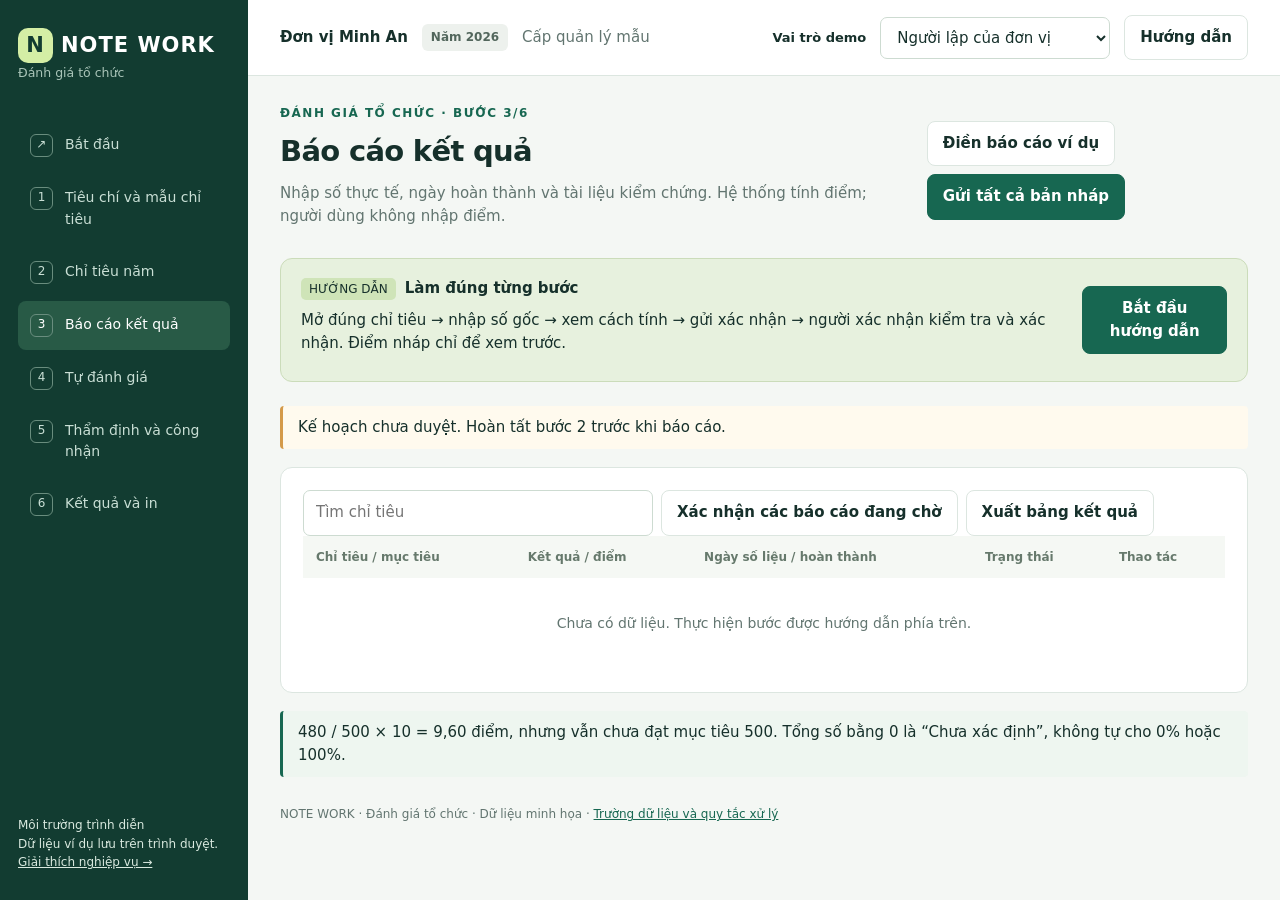
==== bao-cao.html @ bbac9933 "Initial commit" ====
<!doctype html>
<html lang="vi"><head><meta charset="utf-8"><meta name="viewport" content="width=device-width,initial-scale=1"><meta name="description" content="NOTE WORK — Hướng dẫn quy trình đánh giá tổ chức từng bước"><title>NOTE WORK | Báo cáo kết quả</title><link rel="stylesheet" href="assets/style.css"><link rel="icon" href="assets/favicon.svg" type="image/svg+xml"></head><body data-page="bao-cao"><div id="app"></div><noscript>Vui lòng bật JavaScript để sử dụng demo.</noscript><script src="assets/logic.js"></script><script src="assets/app.js"></script></body></html>
---- assets/style.css ----
:root{--ink:#16302b;--muted:#627570;--green:#176751;--light:#e6f2eb;--line:#dce6e0;--bg:#f4f7f4;--orange:#c66a22;--red:#b23d3d}*{box-sizing:border-box}body{margin:0;background:var(--bg);font:15px/1.55 system-ui,-apple-system,'Segoe UI',sans-serif;color:var(--ink)}button,input,select,textarea{font:inherit}button,a,input,select,textarea{outline-offset:4px}a{color:var(--green)}button{cursor:pointer;border:1px solid var(--line);padding:10px 15px;background:white;border-radius:8px;color:var(--ink);font-weight:600}button:hover{background:#edf4ee}button.primary{background:var(--green);border-color:var(--green);color:white}button.danger{color:var(--red)}button:disabled{opacity:.45;cursor:not-allowed}h1{font-size:29px;letter-spacing:-.7px;margin:6px 0}h2{font-size:19px;margin:0 0 14px}h3{font-size:16px}p{margin:8px 0}small,.muted{color:var(--muted)}.layout{display:grid;grid-template-columns:248px minmax(0,1fr);min-height:100vh}.sidebar{background:#123c31;color:#d9e9df;padding:28px 18px;position:sticky;top:0;height:100vh;display:flex;flex-direction:column}.brand{font-size:21px;font-weight:750;color:white;letter-spacing:1px}.brand b{display:inline-grid;place-items:center;width:35px;height:35px;background:#d4eea5;color:#123c31;border-radius:10px;margin-right:8px}.sidebar small{color:#a9c4b8}.nav{margin:35px 0}.nav a{display:flex;gap:12px;text-decoration:none;color:#c9dfd5;padding:13px 12px;border-radius:8px;margin:4px 0;font-size:14px}.nav a.active{background:#285a46;color:white}.nav .num{border:1px solid #698d7e;border-radius:6px;width:23px;height:23px;text-align:center;font-size:12px;flex-shrink:0}.sidebottom{margin-top:auto;font-size:12px}.topbar{display:flex;align-items:center;justify-content:space-between;border-bottom:1px solid var(--line);background:white;padding:15px 32px;gap:15px}.topbar select{max-width:230px}.topbar .context{display:flex;gap:14px;align-items:center}.main{padding:28px 32px 55px;max-width:1550px;margin:auto}.eyebrow{font-size:12px;letter-spacing:1.5px;text-transform:uppercase;color:var(--green);font-weight:700}.pagehead{display:flex;justify-content:space-between;gap:20px;align-items:center;margin-bottom:22px}.pagehead p{color:var(--muted);max-width:770px}.actions{display:flex;gap:8px;align-items:center;flex-wrap:wrap}.guidebar{background:#e7f1de;border:1px solid #cbdcba;border-radius:12px;padding:18px 20px;display:flex;justify-content:space-between;gap:20px;align-items:center;margin-bottom:24px}.guidebar .marker{font-size:12px;background:#cfe4b8;padding:4px 8px;border-radius:5px;margin-right:9px}.card{background:white;border:1px solid var(--line);border-radius:12px;padding:22px;margin:18px 0}.grid{display:grid;grid-template-columns:repeat(2,minmax(0,1fr));gap:20px}.three{grid-template-columns:repeat(3,minmax(0,1fr))}.stepgrid{display:grid;grid-template-columns:repeat(3,1fr);gap:18px}.stepcard{background:white;padding:25px;border:1px solid var(--line);border-radius:12px;text-decoration:none;color:var(--ink)}.stepcard:hover{border-color:var(--green)}.stepcard .big{font-size:34px;color:#92ad9c;font-weight:700}.stepcard span{font-size:13px;color:var(--green)}.stat{font-size:32px;font-weight:700;margin:7px 0}.badge{font-size:12px;font-weight:600;display:inline-block;padding:4px 9px;border-radius:6px;background:#edf1ed;color:#52665c;white-space:nowrap}.badge.ok{background:#ddf2e5;color:#1a694a}.badge.wait{background:#fff0d5;color:#895414}.badge.bad{background:#fae5e3;color:#a52d2d}.notice{border-left:3px solid #d49a49;padding:10px 15px;background:#fffaee;margin:16px 0;border-radius:4px}.notice.info{border-color:var(--green);background:#eef6f0}.tablewrap{overflow:auto}table{width:100%;border-collapse:collapse;font-size:14px}th{text-align:left;color:#66796c;background:#f5f8f4;font-weight:600;font-size:12px;padding:12px 13px}td{padding:14px 13px;border-bottom:1px solid var(--line);vertical-align:top}td small{display:block;margin-top:3px}tr:last-child td{border-bottom:0}.right{text-align:right}.nowrap{white-space:nowrap}label{display:block;font-size:13px;font-weight:650;margin-bottom:7px}label small{font-weight:400}input,select,textarea{width:100%;border:1px solid #cddbd1;border-radius:7px;background:white;padding:10px 12px;color:var(--ink)}input[type=checkbox]{width:auto;margin-right:8px;accent-color:var(--green)}input[readonly]{background:#f1f5f1;color:#6a7f71}textarea{min-height:85px;resize:vertical}.field{margin:0 0 16px}.field small{display:block;margin-top:5px;font-size:12px}.formgrid{display:grid;grid-template-columns:1fr 1fr;gap:0 20px}.formgrid .full{grid-column:1/-1}.tabs{display:flex;gap:8px;border-bottom:1px solid var(--line);margin:20px 0}.tabs button{border:0;border-radius:0;background:transparent}.tabs button.active{color:var(--green);border-bottom:3px solid var(--green)}.path{display:flex;gap:7px;flex-wrap:wrap;margin:14px 0}.path span{font-size:12px;padding:6px 10px;background:#edf1ed;border-radius:6px}.path span.current{background:var(--green);color:white}.dialogback{position:fixed;inset:0;background:#12332670;z-index:40;display:grid;place-items:center;padding:20px}.dialog{background:white;border-radius:14px;width:min(100%,940px);max-height:90vh;overflow:auto;box-shadow:0 18px 90px #123c3130}.dialoghead{position:sticky;top:0;background:white;display:flex;justify-content:space-between;align-items:center;padding:18px 25px;border-bottom:1px solid var(--line);z-index:1}.dialogbody{padding:22px 25px}.dialogfoot{padding:18px 25px;background:#f6f8f4;display:flex;justify-content:flex-end;gap:10px;position:sticky;bottom:0;border-top:1px solid var(--line)}.error{color:var(--red);background:#fff0ee;padding:12px;border-radius:7px;margin:12px 0}.toast{position:fixed;bottom:25px;right:25px;background:#133e30;color:white;padding:14px 22px;z-index:110;border-radius:9px;max-width:500px}.tour-ring{position:fixed;z-index:81;border:3px solid #ed9f24;border-radius:12px;pointer-events:none;box-shadow:0 0 0 9999px #08291e65;animation:pulse 1.6s infinite}.tour-ring.circle{border-radius:50%}.tourbox{position:fixed;z-index:82;width:360px;max-width:calc(100vw - 24px);background:white;box-shadow:0 12px 50px #123c3140;padding:22px;border-radius:13px}.tourbox .count{color:var(--green);font-size:12px;font-weight:700}.tourbox h3{margin:8px 0}.tourbox p{color:var(--muted);font-size:14px}.tourbox .actions{justify-content:space-between;margin-top:18px}.tourclose{float:right;padding:0 6px;border:0;font-size:20px}.tour-progress{height:4px;background:#e6ecdf;border-radius:4px;margin-top:14px}.tour-progress i{display:block;height:4px;background:var(--green)}.empty{text-align:center;padding:35px;color:var(--muted)}.source{font-size:12px;display:block;color:#6b8174}.footer{font-size:12px;color:var(--muted);margin-top:28px}.printtitle{text-align:center}.printonly{display:none}@keyframes pulse{50%{border-color:#ffce59}}@media(prefers-reduced-motion:reduce){*{animation:none!important;scroll-behavior:auto!important}}@media(max-width:1100px){.layout{grid-template-columns:210px minmax(0,1fr)}.main{padding:22px}.topbar{padding:14px 22px}.stepgrid{grid-template-columns:repeat(2,1fr)}.three{grid-template-columns:1fr}.pagehead{align-items:flex-start}}@media(max-width:760px){.layout{display:block}.sidebar{position:relative;height:auto;padding:16px}.nav{display:flex;overflow:auto;margin:15px 0 0}.nav a{min-width:175px}.sidebottom{display:none}.topbar{flex-wrap:wrap}.topbar .context{flex-wrap:wrap}.grid,.formgrid,.stepgrid{grid-template-columns:1fr}.formgrid .full{grid-column:auto}.pagehead,.guidebar{display:block}.pagehead .actions,.guidebar .actions{margin-top:15px}.main{padding:18px}.dialogback{padding:8px}.tourbox{font-size:13px}}@media print{@page{size:A4 portrait;margin:14mm}.sidebar,.topbar,.pagehead,.guidebar,.actions,.tabs,.footer,.noprint,.tourbox,.tour-ring{display:none!important}.layout{display:block}.main{padding:0;max-width:none}body{background:white;font-size:11pt}.card{border:0;padding:0;margin:12px 0}.printonly{display:block}table{font-size:9pt}thead{display:table-header-group}tr{break-inside:avoid}th,td{padding:7px;border:1px solid #ccc}h1{font-size:18pt}.tablewrap{overflow:visible}}
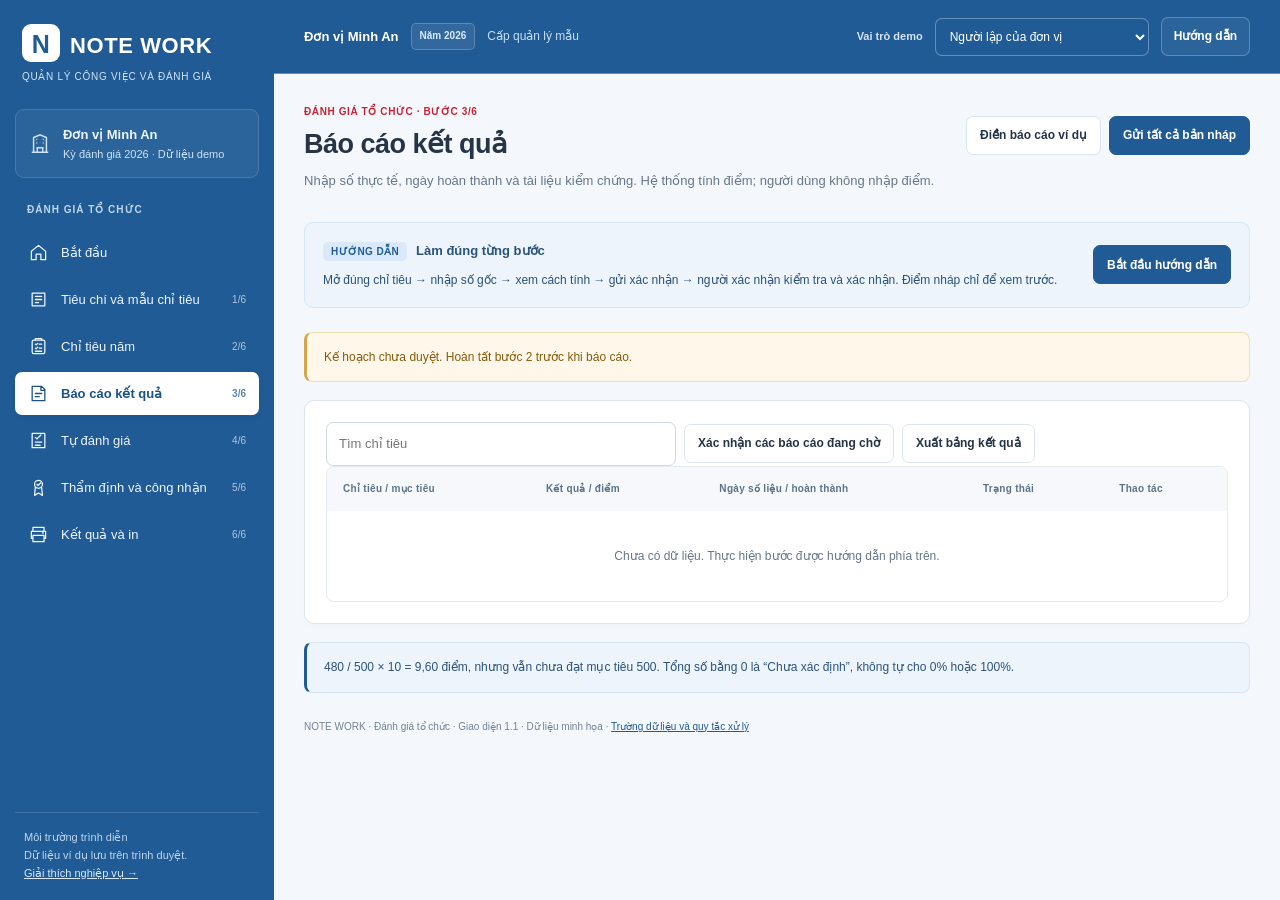
==== commit d2d80a91: "update code" ====
--- a/bao-cao.html
+++ b/bao-cao.html
@@ -1,2 +1,2 @@
 <!doctype html>
-<html lang="vi"><head><meta charset="utf-8"><meta name="viewport" content="width=device-width,initial-scale=1"><meta name="description" content="NOTE WORK — Hướng dẫn quy trình đánh giá tổ chức từng bước"><title>NOTE WORK | Báo cáo kết quả</title><link rel="stylesheet" href="assets/style.css"><link rel="icon" href="assets/favicon.svg" type="image/svg+xml"></head><body data-page="bao-cao"><div id="app"></div><noscript>Vui lòng bật JavaScript để sử dụng demo.</noscript><script src="assets/logic.js"></script><script src="assets/app.js"></script></body></html>+<html lang="vi"><head><meta charset="utf-8"><meta name="theme-color" content="#205b96"><meta name="viewport" content="width=device-width,initial-scale=1"><meta name="description" content="NOTE WORK — Hướng dẫn quy trình đánh giá tổ chức từng bước"><title>NOTE WORK | Báo cáo kết quả</title><link rel="stylesheet" href="assets/style.css?v=20261013-blue1"><link rel="icon" href="assets/favicon.svg" type="image/svg+xml"></head><body data-page="bao-cao"><div id="app"></div><noscript>Vui lòng bật JavaScript để sử dụng demo.</noscript><script src="assets/logic.js"></script><script src="assets/app.js?v=20261013-blue1"></script></body></html>
--- a/assets/style.css
+++ b/assets/style.css
@@ -1 +1,36 @@
 :root{--ink:#16302b;--muted:#627570;--green:#176751;--light:#e6f2eb;--line:#dce6e0;--bg:#f4f7f4;--orange:#c66a22;--red:#b23d3d}*{box-sizing:border-box}body{margin:0;background:var(--bg);font:15px/1.55 system-ui,-apple-system,'Segoe UI',sans-serif;color:var(--ink)}button,input,select,textarea{font:inherit}button,a,input,select,textarea{outline-offset:4px}a{color:var(--green)}button{cursor:pointer;border:1px solid var(--line);padding:10px 15px;background:white;border-radius:8px;color:var(--ink);font-weight:600}button:hover{background:#edf4ee}button.primary{background:var(--green);border-color:var(--green);color:white}button.danger{color:var(--red)}button:disabled{opacity:.45;cursor:not-allowed}h1{font-size:29px;letter-spacing:-.7px;margin:6px 0}h2{font-size:19px;margin:0 0 14px}h3{font-size:16px}p{margin:8px 0}small,.muted{color:var(--muted)}.layout{display:grid;grid-template-columns:248px minmax(0,1fr);min-height:100vh}.sidebar{background:#123c31;color:#d9e9df;padding:28px 18px;position:sticky;top:0;height:100vh;display:flex;flex-direction:column}.brand{font-size:21px;font-weight:750;color:white;letter-spacing:1px}.brand b{display:inline-grid;place-items:center;width:35px;height:35px;background:#d4eea5;color:#123c31;border-radius:10px;margin-right:8px}.sidebar small{color:#a9c4b8}.nav{margin:35px 0}.nav a{display:flex;gap:12px;text-decoration:none;color:#c9dfd5;padding:13px 12px;border-radius:8px;margin:4px 0;font-size:14px}.nav a.active{background:#285a46;color:white}.nav .num{border:1px solid #698d7e;border-radius:6px;width:23px;height:23px;text-align:center;font-size:12px;flex-shrink:0}.sidebottom{margin-top:auto;font-size:12px}.topbar{display:flex;align-items:center;justify-content:space-between;border-bottom:1px solid var(--line);background:white;padding:15px 32px;gap:15px}.topbar select{max-width:230px}.topbar .context{display:flex;gap:14px;align-items:center}.main{padding:28px 32px 55px;max-width:1550px;margin:auto}.eyebrow{font-size:12px;letter-spacing:1.5px;text-transform:uppercase;color:var(--green);font-weight:700}.pagehead{display:flex;justify-content:space-between;gap:20px;align-items:center;margin-bottom:22px}.pagehead p{color:var(--muted);max-width:770px}.actions{display:flex;gap:8px;align-items:center;flex-wrap:wrap}.guidebar{background:#e7f1de;border:1px solid #cbdcba;border-radius:12px;padding:18px 20px;display:flex;justify-content:space-between;gap:20px;align-items:center;margin-bottom:24px}.guidebar .marker{font-size:12px;background:#cfe4b8;padding:4px 8px;border-radius:5px;margin-right:9px}.card{background:white;border:1px solid var(--line);border-radius:12px;padding:22px;margin:18px 0}.grid{display:grid;grid-template-columns:repeat(2,minmax(0,1fr));gap:20px}.three{grid-template-columns:repeat(3,minmax(0,1fr))}.stepgrid{display:grid;grid-template-columns:repeat(3,1fr);gap:18px}.stepcard{background:white;padding:25px;border:1px solid var(--line);border-radius:12px;text-decoration:none;color:var(--ink)}.stepcard:hover{border-color:var(--green)}.stepcard .big{font-size:34px;color:#92ad9c;font-weight:700}.stepcard span{font-size:13px;color:var(--green)}.stat{font-size:32px;font-weight:700;margin:7px 0}.badge{font-size:12px;font-weight:600;display:inline-block;padding:4px 9px;border-radius:6px;background:#edf1ed;color:#52665c;white-space:nowrap}.badge.ok{background:#ddf2e5;color:#1a694a}.badge.wait{background:#fff0d5;color:#895414}.badge.bad{background:#fae5e3;color:#a52d2d}.notice{border-left:3px solid #d49a49;padding:10px 15px;background:#fffaee;margin:16px 0;border-radius:4px}.notice.info{border-color:var(--green);background:#eef6f0}.tablewrap{overflow:auto}table{width:100%;border-collapse:collapse;font-size:14px}th{text-align:left;color:#66796c;background:#f5f8f4;font-weight:600;font-size:12px;padding:12px 13px}td{padding:14px 13px;border-bottom:1px solid var(--line);vertical-align:top}td small{display:block;margin-top:3px}tr:last-child td{border-bottom:0}.right{text-align:right}.nowrap{white-space:nowrap}label{display:block;font-size:13px;font-weight:650;margin-bottom:7px}label small{font-weight:400}input,select,textarea{width:100%;border:1px solid #cddbd1;border-radius:7px;background:white;padding:10px 12px;color:var(--ink)}input[type=checkbox]{width:auto;margin-right:8px;accent-color:var(--green)}input[readonly]{background:#f1f5f1;color:#6a7f71}textarea{min-height:85px;resize:vertical}.field{margin:0 0 16px}.field small{display:block;margin-top:5px;font-size:12px}.formgrid{display:grid;grid-template-columns:1fr 1fr;gap:0 20px}.formgrid .full{grid-column:1/-1}.tabs{display:flex;gap:8px;border-bottom:1px solid var(--line);margin:20px 0}.tabs button{border:0;border-radius:0;background:transparent}.tabs button.active{color:var(--green);border-bottom:3px solid var(--green)}.path{display:flex;gap:7px;flex-wrap:wrap;margin:14px 0}.path span{font-size:12px;padding:6px 10px;background:#edf1ed;border-radius:6px}.path span.current{background:var(--green);color:white}.dialogback{position:fixed;inset:0;background:#12332670;z-index:40;display:grid;place-items:center;padding:20px}.dialog{background:white;border-radius:14px;width:min(100%,940px);max-height:90vh;overflow:auto;box-shadow:0 18px 90px #123c3130}.dialoghead{position:sticky;top:0;background:white;display:flex;justify-content:space-between;align-items:center;padding:18px 25px;border-bottom:1px solid var(--line);z-index:1}.dialogbody{padding:22px 25px}.dialogfoot{padding:18px 25px;background:#f6f8f4;display:flex;justify-content:flex-end;gap:10px;position:sticky;bottom:0;border-top:1px solid var(--line)}.error{color:var(--red);background:#fff0ee;padding:12px;border-radius:7px;margin:12px 0}.toast{position:fixed;bottom:25px;right:25px;background:#133e30;color:white;padding:14px 22px;z-index:110;border-radius:9px;max-width:500px}.tour-ring{position:fixed;z-index:81;border:3px solid #ed9f24;border-radius:12px;pointer-events:none;box-shadow:0 0 0 9999px #08291e65;animation:pulse 1.6s infinite}.tour-ring.circle{border-radius:50%}.tourbox{position:fixed;z-index:82;width:360px;max-width:calc(100vw - 24px);background:white;box-shadow:0 12px 50px #123c3140;padding:22px;border-radius:13px}.tourbox .count{color:var(--green);font-size:12px;font-weight:700}.tourbox h3{margin:8px 0}.tourbox p{color:var(--muted);font-size:14px}.tourbox .actions{justify-content:space-between;margin-top:18px}.tourclose{float:right;padding:0 6px;border:0;font-size:20px}.tour-progress{height:4px;background:#e6ecdf;border-radius:4px;margin-top:14px}.tour-progress i{display:block;height:4px;background:var(--green)}.empty{text-align:center;padding:35px;color:var(--muted)}.source{font-size:12px;display:block;color:#6b8174}.footer{font-size:12px;color:var(--muted);margin-top:28px}.printtitle{text-align:center}.printonly{display:none}@keyframes pulse{50%{border-color:#ffce59}}@media(prefers-reduced-motion:reduce){*{animation:none!important;scroll-behavior:auto!important}}@media(max-width:1100px){.layout{grid-template-columns:210px minmax(0,1fr)}.main{padding:22px}.topbar{padding:14px 22px}.stepgrid{grid-template-columns:repeat(2,1fr)}.three{grid-template-columns:1fr}.pagehead{align-items:flex-start}}@media(max-width:760px){.layout{display:block}.sidebar{position:relative;height:auto;padding:16px}.nav{display:flex;overflow:auto;margin:15px 0 0}.nav a{min-width:175px}.sidebottom{display:none}.topbar{flex-wrap:wrap}.topbar .context{flex-wrap:wrap}.grid,.formgrid,.stepgrid{grid-template-columns:1fr}.formgrid .full{grid-column:auto}.pagehead,.guidebar{display:block}.pagehead .actions,.guidebar .actions{margin-top:15px}.main{padding:18px}.dialogback{padding:8px}.tourbox{font-size:13px}}@media print{@page{size:A4 portrait;margin:14mm}.sidebar,.topbar,.pagehead,.guidebar,.actions,.tabs,.footer,.noprint,.tourbox,.tour-ring{display:none!important}.layout{display:block}.main{padding:0;max-width:none}body{background:white;font-size:11pt}.card{border:0;padding:0;margin:12px 0}.printonly{display:block}table{font-size:9pt}thead{display:table-header-group}tr{break-inside:avoid}th,td{padding:7px;border:1px solid #ccc}h1{font-size:18pt}.tablewrap{overflow:visible}}
+
+/* Giao diện 1.1: khung NOTE WORK xanh dương, tài nguyên nội bộ. */
+:root{--ink:#253447;--muted:#66778a;--green:#205b96;--light:#eaf2fb;--line:#dce4ed;--bg:#f4f7fb;--orange:#b4791c;--red:#b93838}
+@media screen{
+body{font-family:'Segoe UI',Arial,sans-serif;font-size:14px;line-height:1.65}
+.layout{grid-template-columns:274px minmax(0,1fr)}
+.sidebar{background:#205b96;color:#eef6ff;padding:24px 15px 18px}
+.brand{font-size:22px;letter-spacing:.6px;padding:0 7px}
+.brand b{background:white;color:#205b96;width:38px;height:38px;border-radius:9px;font-size:25px;margin-right:10px}
+.sidebar>small{color:#d3e4f5;font-size:10px;letter-spacing:.7px;padding:5px 7px 0}
+.workspace-card{padding:14px 13px;margin:23px 0 0;background:#ffffff0d;border:1px solid #ffffff25;border-radius:9px;display:flex;gap:12px;align-items:center}
+.workspace-card b{display:block;font-size:13px}.workspace-card small{display:block;font-size:11px;color:#d0e3f7}.workspace-card svg{width:22px;height:22px;flex-shrink:0;color:#d0e3f7}
+.nav-label{font-size:10px;letter-spacing:1px;color:#bfd8ef;margin:24px 12px 8px;font-weight:650}
+.nav{margin:0 0 20px}.nav a{color:#eef6ff;min-height:43px;padding:10px 13px;margin:4px 0;border-radius:7px;font-size:13px;align-items:center;gap:12px;line-height:1.5}
+.nav a:hover{background:#ffffff14}.nav a.active{background:white;color:#1b5287;font-weight:700;box-shadow:0 2px 5px #153d6720}
+.nav .num{border:0;width:21px;height:21px;display:flex;align-items:center;justify-content:center}.nav .num svg{width:19px;height:19px}.nav .nav-order{margin-left:auto;opacity:.7;font-size:10px}
+.sidebottom{font-size:11px;padding:15px 9px 0;border-top:1px solid #ffffff25;color:#bdd5ed}.sidebottom a{color:#d8eaff!important}
+.topbar{background:#205b96;color:white;min-height:74px;border-color:#ffffff50;padding:15px 30px;gap:16px}
+.topbar .context{gap:12px;min-width:0}.topbar .context>b{font-size:13px}.topbar .context .muted{color:#c7def4;font-size:12px}
+.topbar .badge{background:#ffffff15;border:1px solid #ffffff35;color:#d8eaff;font-size:10px}.topbar label{font-size:11px;color:#d3e4f5}.topbar select{background:#205b96;color:white;border-color:#ffffff50;font-size:12px;min-height:38px;max-width:214px;padding:8px 10px}.topbar select option{background:white;color:#253447}.topbar button{background:#ffffff0d;color:white;border-color:#ffffff40;font-size:12px;padding:8px 12px}.topbar button:hover{background:#ffffff20}
+.main{padding:30px 30px 24px;max-width:1560px}.eyebrow{color:#c82333;font-size:10px;letter-spacing:.6px;line-height:1.5}h1{font-size:27px;letter-spacing:-.5px;line-height:1.3;margin:8px 0}h2{font-size:17px}h3{font-size:15px}
+.pagehead{margin-bottom:22px;align-items:flex-start}.pagehead p{font-size:13px;line-height:1.7;max-width:800px}.pagehead>.actions{padding-top:12px;justify-content:flex-end}
+button{font-size:12px;min-height:39px;padding:9px 13px;border-radius:7px;line-height:1.55;border-color:#dce4ed}button.primary{background:#205b96;border-color:#205b96}button.primary:hover{background:#164678}button:hover{background:#f0f6fc}button:focus-visible,a:focus-visible{outline:2px solid #6db6ff;outline-offset:3px}
+.guidebar{background:#edf4fc;border:1px solid #d7e6f5;padding:16px 18px;border-radius:9px;color:#2b527b;gap:18px}.guidebar .marker{background:#d9e9fa;color:#205b96;font-size:10px;font-weight:700;letter-spacing:.4px}.guidebar b{font-size:13px}.guidebar p{font-size:12px;line-height:1.7;margin-bottom:0}.guidebar .actions{flex-shrink:0}
+.card{border-radius:10px;padding:21px;border:1px solid #dce4ed;box-shadow:0 2px 8px #21385504;margin:18px 0}.card>.eyebrow{color:#61758c}.grid{gap:20px}.stat{font-size:30px;line-height:1.5;font-variant-numeric:tabular-nums}.stat small{font-size:16px;font-weight:400}.card p{font-size:13px}.source{font-size:11px;color:#718397;line-height:1.7;margin-top:5px}
+.stepgrid{gap:18px}.stepcard{border-radius:10px;border-color:#dce4ed;padding:23px;box-shadow:0 2px 8px #21385504}.stepcard:hover{border-color:#8cb3da;background:#fafdff}.stepcard .big{font-size:32px;color:#8fabcb}.stepcard h2{font-size:17px;margin:8px 0}.stepcard p{font-size:13px;color:#66778a}.stepcard span{font-size:12px;color:#205b96}
+.tabs{gap:22px;margin-bottom:22px;white-space:nowrap;overflow-x:auto}.tabs button{font-size:12px;min-height:43px;padding:8px 4px}.tabs button.active{border-bottom-color:#205b96;color:#205b96}
+.tablewrap{border:1px solid #e5ebf2;border-radius:8px}table{font-size:12px;min-width:620px}th{font-size:10px;font-weight:650;letter-spacing:.3px;background:#f6f8fb;color:#5d7289;padding:14px 16px}td{padding:14px 16px;line-height:1.7;border-color:#e2e9f0}td small{font-size:11px;line-height:1.7}.tablewrap td button{font-size:11px;min-height:33px;padding:6px 10px;margin:0 4px 4px 0;white-space:nowrap}.badge{font-size:10px;padding:4px 8px;border-radius:5px;background:#edf2f8;color:#526b82}.badge.ok{background:#eaf7f0;color:#217347}.badge.wait{background:#fff6e4;color:#885a0c}.badge.bad{background:#fcebea;color:#ad3a36}
+label{font-size:12px;line-height:1.7;font-weight:600}.field small{font-size:11px}input,select,textarea{font-size:13px;min-height:43px;border-color:#cbd7e4;border-radius:7px}input[type=checkbox]{min-height:0;accent-color:#205b96}input[readonly]{background:#f5f8fb;color:#526b82}textarea{line-height:1.7;min-height:86px}.formgrid{column-gap:17px}.notice{font-size:12px;line-height:1.7;background:#fff8ea;color:#885a0c;border:1px solid #f1dfb4;border-left:3px solid #d6a44a;border-radius:8px;padding:14px 17px}.notice.info{background:#edf4fc;border-color:#d7e6f5;border-left-color:#205b96;color:#2b527b}
+.path span{font-size:11px;background:#edf4fc;color:#526b82;border-radius:6px}.path span.current{background:#205b96;color:white}.dialogback{background:#182f4866}.dialog{border-radius:10px;box-shadow:0 18px 80px #20385235}.dialoghead{padding:20px 22px}.dialoghead h2{font-size:21px}.dialogbody{padding:20px 22px 24px}.dialogfoot{padding:17px 22px;background:#f6f8fb;border-color:#dce4ed}.dialog .card{background:#f9fbfd!important}.error{font-size:12px}.toast{background:#205b96;border-radius:8px;font-size:13px}
+.tour-ring{border-color:#f0ab25}.tourbox{border:1px solid #dce4ed;border-radius:10px;padding:21px;box-shadow:0 12px 50px #12335540}.tourbox .count{color:#205b96;font-size:11px}.tourbox h3{font-size:16px}.tourbox p{font-size:13px;color:#66778a}.tour-progress{background:#e0eaf6}.tour-progress i{background:#205b96}.tourclose{min-height:0;font-size:20px;padding:0 5px}.footer{font-size:10px;color:#728296;margin-top:26px}
+@media(min-width:1400px){.topbar{padding-left:36px;padding-right:36px}.main{padding:32px 36px}}
+@media(max-width:1160px){.layout{grid-template-columns:244px minmax(0,1fr)}.topbar{padding:14px 24px;flex-wrap:wrap}.topbar .context .muted{display:none}.main{padding:24px}.pagehead{display:block}.pagehead>.actions{justify-content:flex-start}.grid.three{grid-template-columns:1fr}.topbar select{max-width:210px}}
+@media(max-width:760px){.layout{display:block}.sidebar{padding:16px;height:auto;position:relative}.brand{font-size:20px}.sidebar>small{display:block}.workspace-card{margin:13px 0 0;padding:10px 12px}.nav-label{margin:15px 12px 6px}.nav{display:flex;overflow:auto;margin:0}.nav a{min-width:185px}.sidebar .sidebottom{display:none}.topbar{padding:12px 16px;min-height:72px}.topbar .context{flex-wrap:wrap}.topbar select{max-width:220px}.main{padding:23px 16px}.pagehead h1{font-size:24px}.pagehead p{font-size:12px}.grid,.formgrid,.stepgrid{grid-template-columns:1fr}.card{padding:17px}.guidebar{display:block;padding:14px}.guidebar .actions{margin-top:13px}.tabs{gap:20px}.dialoghead h2{font-size:18px}.dialogback{padding:8px}.tourbox{padding:17px}}
+}
